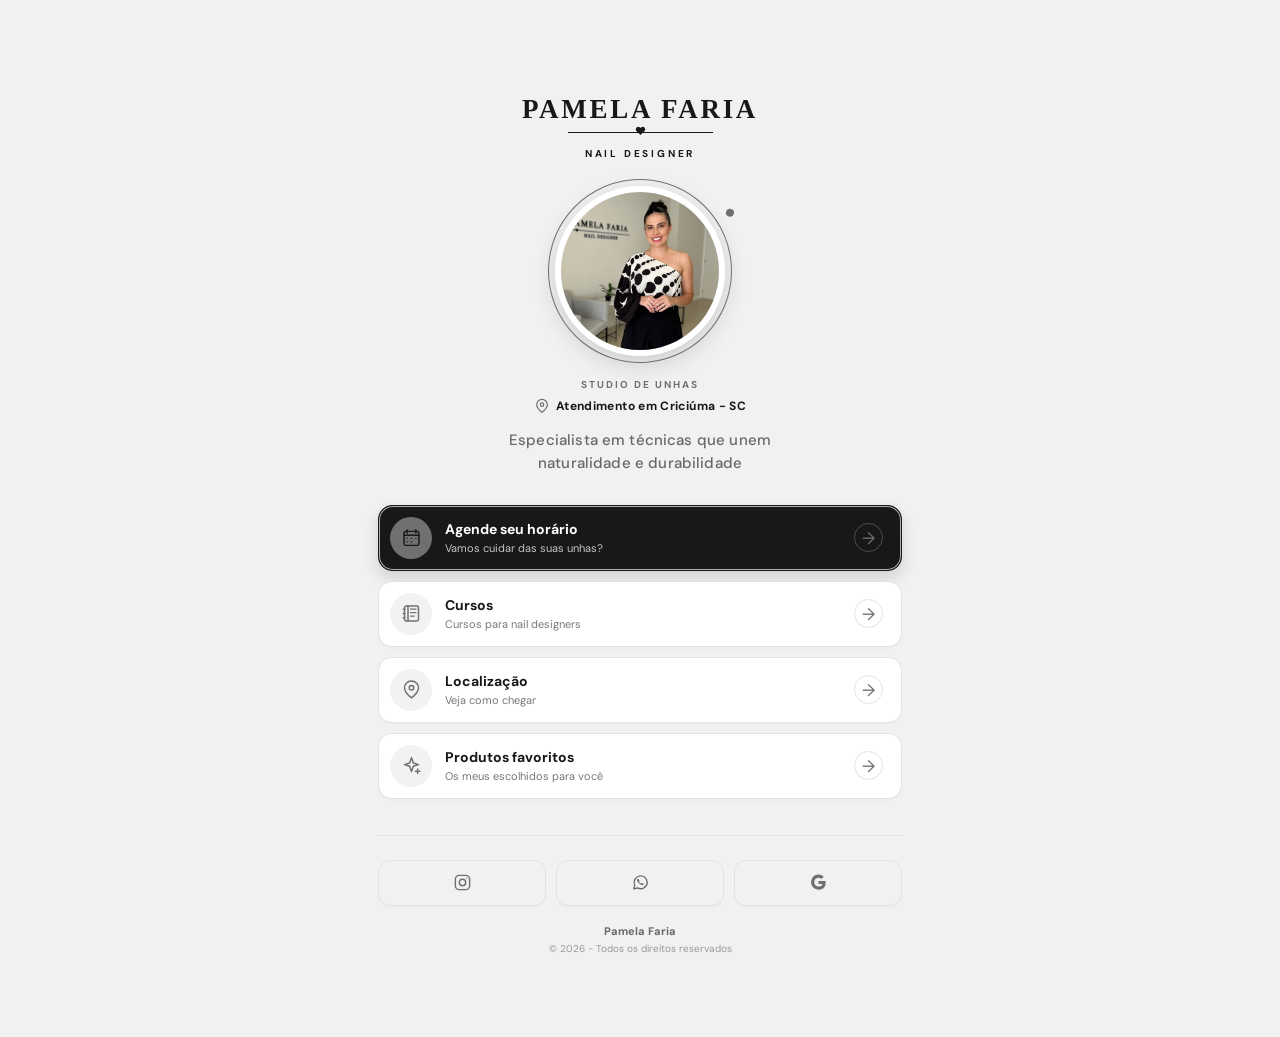
==== index.html @ f7d0c581 "criado pagina de produtos" ====
<!DOCTYPE html>
<html lang="pt-BR">
<head>
  <meta charset="UTF-8">
  <meta name="viewport" content="width=device-width, initial-scale=1.0">
  <meta name="description" content="Agendamentos, cursos, produtos e localização do studio Pamela Faria Nail Designer.">
  <title>Pamela Faria | Nail Designer</title>
  <link rel="preconnect" href="https://fonts.googleapis.com">
  <link rel="preconnect" href="https://fonts.gstatic.com" crossorigin>
  <link href="https://fonts.googleapis.com/css2?family=DM+Sans:wght@400;500;600;700&family=Playfair+Display:wght@600;700&display=swap" rel="stylesheet">
  <link rel="stylesheet" href="styles.css">
</head>
<body>
  <main class="page-shell">
    <section class="profile-card" aria-label="Perfil Pamela Faria Nail Designer">
      <div class="brand-lockup" aria-label="Pamela Faria Nail Designer">
        <span class="brand-name">PAMELA FARIA</span>
        <span class="brand-rule"><span class="brand-heart"><svg viewBox="0 0 24 24" aria-hidden="true"><path d="M12 20.2 3.8 12a5.1 5.1 0 0 1 7.2-7.2L12 5.8l1-1a5.1 5.1 0 0 1 7.2 7.2L12 20.2Z"></path></svg></span></span>
        <span class="brand-title">NAIL DESIGNER</span>
      </div>

      <div class="profile-photo-wrap">
        <div class="photo-ring"></div>
        <img class="profile-photo" src="assets/images/about.jpg" alt="Pamela Faria, nail designer, no studio">
      </div>

      <div class="profile-copy">
        <p class="eyebrow">Studio de unhas</p>
        <p class="location"><svg class="location-icon" viewBox="0 0 24 24" aria-hidden="true"><path d="M20 10.2c0 5.1-8 11.3-8 11.3S4 15.3 4 10.2a8 8 0 1 1 16 0Z"></path><circle cx="12" cy="10" r="2.6"></circle></svg> Atendimento em Criciúma - SC</p>
        <p class="intro">Especialista em técnicas que unem naturalidade e durabilidade</p>
      </div>

      <div class="quick-actions" aria-label="Acessos rápidos">
        <a class="quick-action primary" href="https://wa.me/48999199658?text=Ol%C3%A1%2C%20vim%20pelo%20site%20e%20quero%20agendar." target="_blank" rel="noopener">
          <span class="action-icon" aria-hidden="true"><svg class="icon-svg" viewBox="0 0 24 24"><rect x="3.5" y="5" width="17" height="16" rx="2"></rect><path d="M7 3v4M17 3v4M3.5 9.5h17M7 13h.01M12 13h.01M17 13h.01M7 17h.01M12 17h.01"></path></svg></span>
          <span><strong>Agende seu horário</strong><small>Vamos cuidar das suas unhas?</small></span>
          <span class="arrow" aria-hidden="true">&#8594;</span>
        </a>
        <a class="quick-action" href="cursos/index.html">
          <span class="action-icon outline" aria-hidden="true"><svg class="icon-svg notebook-icon" viewBox="0 0 24 24"><path d="M6 3.5h12a2 2 0 0 1 2 2v13a2 2 0 0 1-2 2H6a2 2 0 0 1-2-2v-13a2 2 0 0 1 2-2Z"></path><path d="M8 3.5v17M11 7h6M11 11h6M11 15h4"></path><path d="M2.5 7h2M2.5 12h2M2.5 17h2"></path></svg></span>
          <span><strong>Cursos</strong><small>Cursos para nail designers</small></span>
          <span class="arrow" aria-hidden="true">&#8594;</span>
        </a>
        <a class="quick-action" href="https://www.google.com/maps/dir/?api=1&amp;destination=-28.6745514%2C-49.3720954&amp;travelmode=driving" target="_blank" rel="noopener">
          <span class="action-icon outline" aria-hidden="true"><svg class="icon-svg" viewBox="0 0 24 24"><path d="M20 10.2c0 5.1-8 11.3-8 11.3S4 15.3 4 10.2a8 8 0 1 1 16 0Z"></path><circle cx="12" cy="10" r="2.6"></circle></svg></span>
          <span><strong>Localização</strong><small>Veja como chegar</small></span>
          <span class="arrow" aria-hidden="true">&#8594;</span>
        </a>
        <a class="quick-action" href="produtos/index.html">
          <span class="action-icon outline" aria-hidden="true"><svg class="icon-svg" viewBox="0 0 24 24"><path d="m12 3 2.1 6.1L20 11l-5.9 1.9L12 19l-2.1-6.1L4 11l5.9-1.9L12 3Z"></path><path d="M19 16v5M16.5 18.5h5"></path></svg></span>
          <span><strong>Produtos favoritos</strong><small>Os meus escolhidos para você</small></span>
          <span class="arrow" aria-hidden="true">&#8594;</span>
        </a>
      </div>

      <footer class="footer">
        <div class="social-links" aria-label="Redes sociais">
          <a href="https://www.instagram.com/pamelafaria.nails/" target="_blank" rel="noopener" aria-label="Instagram" title="Instagram"><span aria-hidden="true"><svg class="social-icon instagram-icon" viewBox="0 0 24 24"><rect x="3" y="3" width="18" height="18" rx="5"></rect><circle cx="12" cy="12" r="4"></circle><circle cx="17.5" cy="6.5" r=".8" class="icon-fill"></circle></svg></span></a>
          <a href="https://wa.me/48999199658" target="_blank" rel="noopener" aria-label="WhatsApp" title="WhatsApp"><span aria-hidden="true"><svg class="social-icon" viewBox="0 0 24 24"><path d="M20.5 11.7a8.3 8.3 0 0 1-12.3 7.2L3.5 20l1.2-4.5A8.3 8.3 0 1 1 20.5 11.7Z"></path><path d="M8.2 8.2c.2-.5.4-.5.8-.5h.5c.2 0 .4.1.5.4l.7 1.6c.1.2.1.4-.1.6l-.5.6c.6 1.1 1.4 1.8 2.5 2.4l.5-.5c.2-.2.4-.2.7-.1l1.6.7c.3.1.4.3.4.5v.5c0 .4-.1.6-.5.8-1.1.5-2.5-.1-3.8-.9-1.3-.8-2.4-1.9-3.1-3.1-.8-1.2-1.2-2.5-.7-3.5Z" class="icon-fill"></path></svg></span></a>
          <a href="https://maps.app.goo.gl/nqDRT14xHe9MTvy77" target="_blank" rel="noopener" aria-label="Google Meu Negócio" title="Google Meu Negócio"><span aria-hidden="true"><svg class="social-icon google-icon" viewBox="0 0 24 24"><path d="M21 12.2c0-.7-.1-1.4-.2-2H12v3.8h5a4.3 4.3 0 0 1-1.9 2.8v2.4h3.1c1.8-1.7 2.8-4 2.8-7Z"></path><path d="M12 21c2.5 0 4.6-.8 6.2-2.2l-3.1-2.4c-.8.5-1.8.8-3.1.8-2.4 0-4.5-1.6-5.2-3.8H3.6v2.5A9.4 9.4 0 0 0 12 21Z"></path><path d="M6.8 13.4a5.7 5.7 0 0 1 0-3.6V7.3H3.6a9 9 0 0 0 0 8.6l3.2-2.5Z"></path><path d="M12 6c1.4 0 2.7.5 3.7 1.5l2.8-2.8C16.6 3 14.5 2 12 2a9.4 9.4 0 0 0-8.4 5.3l3.2 2.5C7.5 7.6 9.6 6 12 6Z"></path></svg></span></a>
        </div>
        <div class="footer-note">
          <strong>Pamela Faria</strong>
          <span>&copy; 2026 - Todos os direitos reservados</span>
        </div>
      </footer>
    </section>
  </main>
  <script src="script.js"></script>
</body>
</html>
---- styles.css ----
:root {
  --ink: #181818;
  --soft-ink: #686868;
  --paper: #f6f6f6;
  --white: #ffffff;
  --line: #e2e2e2;
  --accent: #707070;
  --accent-light: #ededed;
  --shadow: 0 22px 70px rgba(0, 0, 0, 0.09);
}

* { box-sizing: border-box; }

html { scroll-behavior: smooth; }

body {
  margin: 0;
  min-width: 320px;
  color: var(--ink);
  background: #f1f1f1;
  font-family: "DM Sans", sans-serif;
  -webkit-font-smoothing: antialiased;
}

a { color: inherit; text-decoration: none; }
button { font: inherit; }

.page-shell {
  display: flex;
  justify-content: center;
  min-height: 100vh;
  padding: 54px 18px;
}

.profile-card {
  position: relative;
  width: min(100%, 620px);
  padding: 40px 48px 28px;
  overflow: hidden;
  border: 0;
  background: transparent;
  box-shadow: none;
}

.brand-lockup {
  display: flex;
  flex-direction: column;
  align-items: center;
  gap: 7px;
  margin-bottom: 26px;
  animation: fade-up .7s ease both;
}

.brand-name {
  font-family: Georgia, serif;
  font-size: clamp(21px, 5vw, 27px);
  font-weight: 700;
  letter-spacing: .1em;
}

.brand-rule { position: relative; width: 145px; height: 8px; border-top: 1px solid var(--ink); }
.brand-heart { position: absolute; top: -10px; left: 50%; display: grid; width: 25px; height: 16px; place-items: center; padding: 0 7px; transform: translateX(-50%); color: var(--ink); background: transparent; }
.brand-heart svg { width: 12px; height: 12px; fill: currentColor; }
.brand-title { font-size: 10px; font-weight: 700; letter-spacing: .28em; }

.profile-photo-wrap { position: relative; width: 170px; height: 170px; margin: 0 auto 22px; animation: fade-up .7s .08s ease both; }
.photo-ring { position: absolute; inset: -7px; border: 1px solid var(--accent); border-radius: 50%; transform: rotate(17deg); }
.photo-ring::after { content: ""; position: absolute; width: 8px; height: 8px; right: 18px; top: 5px; border-radius: 50%; background: var(--accent); }
.profile-photo { width: 100%; height: 100%; display: block; border: 6px solid var(--white); border-radius: 50%; object-fit: cover; object-position: 59% 25%; box-shadow: 0 8px 25px rgba(24,24,24,.16); }

.profile-copy { max-width: 430px; margin: 0 auto; text-align: center; animation: fade-up .7s .16s ease both; }
.eyebrow { margin: 0 0 7px; color: var(--accent); font-size: 10px; font-weight: 700; letter-spacing: .2em; text-transform: uppercase; }
.location { display: inline-flex; align-items: center; gap: 6px; margin: 0 0 15px; color: var(--ink); font-size: 12px; font-weight: 700; letter-spacing: .03em; }
.location-icon { width: 16px; height: 16px; fill: none; stroke: var(--accent); stroke-linecap: round; stroke-linejoin: round; stroke-width: 1.8; }
h1 { margin: 0; font-family: "Playfair Display", Georgia, serif; font-size: clamp(31px, 7vw, 42px); line-height: 1.08; font-weight: 600; }
.intro { max-width: 345px; margin: 0 auto 29px; color: var(--soft-ink); font-family: "DM Sans", sans-serif; font-size: 15px; font-weight: 500; letter-spacing: .01em; line-height: 1.55; }

.quick-actions { display: grid; gap: 10px; animation: fade-up .7s .24s ease both; }
.quick-action { position: relative; display: grid; grid-template-columns: 42px 1fr auto; align-items: center; gap: 13px; min-height: 66px; padding: 10px 18px 10px 11px; overflow: hidden; border: 1px solid var(--line); border-radius: 14px; background: var(--white); box-shadow: 0 2px 0 rgba(0, 0, 0, .02); transition: transform .25s ease, border-color .25s ease, box-shadow .25s ease; }
.quick-action::after { content: ""; position: absolute; inset: 0; pointer-events: none; border-radius: inherit; box-shadow: inset 0 0 0 1px rgba(255, 255, 255, .65); }
.quick-action:hover { border-color: #a6a6a6; box-shadow: 0 10px 24px rgba(0, 0, 0, .09); transform: translateY(-3px); }
.quick-action.primary { color: var(--white); border-color: var(--ink); background: var(--ink); box-shadow: 0 7px 16px rgba(0, 0, 0, .14); }
.quick-action.primary:hover { border-color: #555555; box-shadow: 0 13px 26px rgba(0, 0, 0, .2); }
.action-icon { display: grid; width: 42px; height: 42px; place-items: center; border-radius: 50%; color: var(--ink); background: var(--accent-light); font-size: 20px; }
.icon-svg { width: 21px; height: 21px; fill: none; stroke: currentColor; stroke-linecap: round; stroke-linejoin: round; stroke-width: 1.7; }
.action-icon .icon-svg { width: 21px; height: 21px; }
.primary .action-icon { color: var(--ink); background: var(--accent); }
.action-icon.outline { color: var(--accent); background: #f2f2f2; }
.quick-action strong, .quick-action small { display: block; }
.quick-action strong { font-size: 14px; font-weight: 700; }
.quick-action small { margin-top: 3px; color: #777777; font-size: 11px; }
.primary small { color: #c5c5c5; }
.arrow { display: grid; width: 29px; height: 29px; place-items: center; border: 1px solid var(--line); border-radius: 50%; color: var(--accent); font-size: 17px; transition: transform .2s ease, background .2s ease, border-color .2s ease; }
.primary .arrow { border-color: #4d4d4d; }
.quick-action:hover .arrow { border-color: var(--accent); background: var(--accent-light); }
.quick-action:hover .arrow { transform: translateX(4px); }

.footer { display: grid; gap: 18px; margin-top: 36px; padding-top: 24px; border-top: 1px solid var(--line); animation: fade-up .7s .32s ease both; }
.social-links { display: grid; grid-template-columns: repeat(3, 1fr); gap: 10px; }
.social-links a { display: grid; width: 100%; min-height: 46px; place-items: center; border: 1px solid var(--line); border-radius: 12px; color: var(--soft-ink); box-shadow: 0 2px 0 rgba(0, 0, 0, .02); transition: color .2s ease, border-color .2s ease, background .2s ease, transform .2s ease, box-shadow .2s ease; }
.social-links a span { color: var(--accent); line-height: 1; }
.social-icon { display: block; width: 19px; height: 19px; fill: none; stroke: currentColor; stroke-linecap: round; stroke-linejoin: round; stroke-width: 1.8; }
.social-icon .icon-fill { fill: currentColor; stroke: none; }
.google-icon { fill: currentColor; stroke: none; }
.social-links a:hover { color: var(--ink); border-color: var(--accent); background: #f3f3f3; box-shadow: 0 7px 16px rgba(0, 0, 0, .07); transform: translateY(-2px); }
.footer-note { display: grid; gap: 4px; color: #999999; font-size: 10px; text-align: center; }
.footer-note strong { color: var(--soft-ink); font-size: 11px; font-weight: 700; }

@keyframes fade-up { from { opacity: 0; transform: translateY(12px); } to { opacity: 1; transform: translateY(0); } }

@media (max-width: 560px) {
  .page-shell { padding: 18px 10px; }
  .profile-card { padding: 30px 20px 22px; }
  .footer { margin-top: 30px; }
}

@media (prefers-reduced-motion: reduce) {
  *, *::before, *::after { scroll-behavior: auto !important; animation-duration: .01ms !important; transition-duration: .01ms !important; }
}
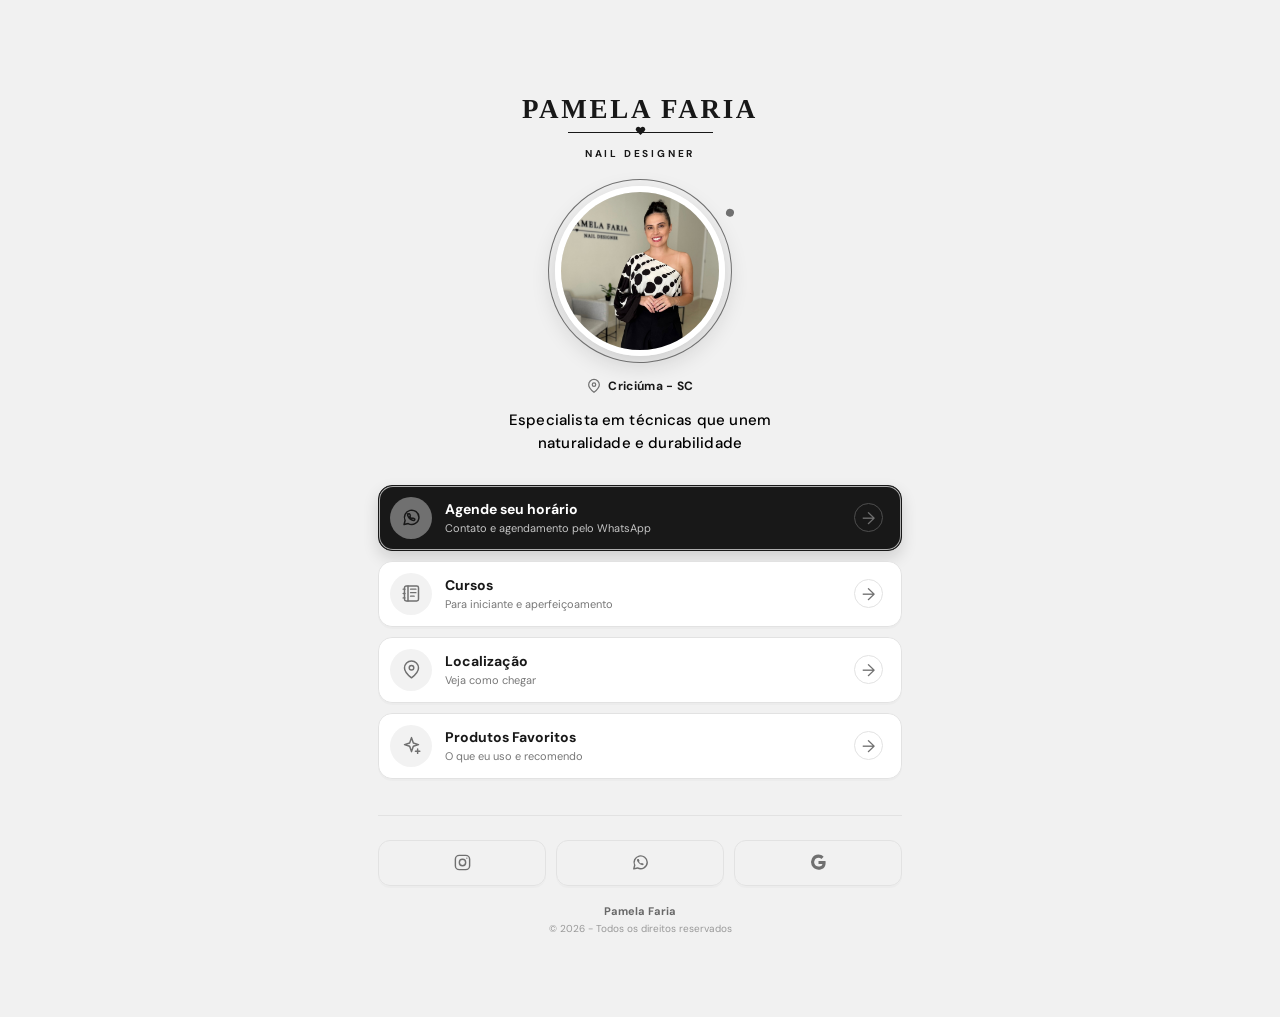
==== commit 49ba4d1c: "ajustes gerais" ====
--- a/index.html
+++ b/index.html
@@ -25,20 +25,19 @@
       </div>
 
       <div class="profile-copy">
-        <p class="eyebrow">Studio de unhas</p>
-        <p class="location"><svg class="location-icon" viewBox="0 0 24 24" aria-hidden="true"><path d="M20 10.2c0 5.1-8 11.3-8 11.3S4 15.3 4 10.2a8 8 0 1 1 16 0Z"></path><circle cx="12" cy="10" r="2.6"></circle></svg> Atendimento em Criciúma - SC</p>
+        <p class="location"><svg class="location-icon" viewBox="0 0 24 24" aria-hidden="true"><path d="M20 10.2c0 5.1-8 11.3-8 11.3S4 15.3 4 10.2a8 8 0 1 1 16 0Z"></path><circle cx="12" cy="10" r="2.6"></circle></svg> Criciúma - SC</p>
         <p class="intro">Especialista em técnicas que unem naturalidade e durabilidade</p>
       </div>
 
       <div class="quick-actions" aria-label="Acessos rápidos">
         <a class="quick-action primary" href="https://wa.me/48999199658?text=Ol%C3%A1%2C%20vim%20pelo%20site%20e%20quero%20agendar." target="_blank" rel="noopener">
-          <span class="action-icon" aria-hidden="true"><svg class="icon-svg" viewBox="0 0 24 24"><rect x="3.5" y="5" width="17" height="16" rx="2"></rect><path d="M7 3v4M17 3v4M3.5 9.5h17M7 13h.01M12 13h.01M17 13h.01M7 17h.01M12 17h.01"></path></svg></span>
-          <span><strong>Agende seu horário</strong><small>Vamos cuidar das suas unhas?</small></span>
+          <span class="action-icon" aria-hidden="true"><svg class="icon-svg" viewBox="0 0 24 24"><path d="M20.5 11.7a8.3 8.3 0 0 1-12.3 7.2L3.5 20l1.2-4.5A8.3 8.3 0 1 1 20.5 11.7Z"></path><path d="M8.2 8.2c.2-.5.4-.5.8-.5h.5c.2 0 .4.1.5.4l.7 1.6c.1.2.1.4-.1.6l-.5.6c.6 1.1 1.4 1.8 2.5 2.4l.5-.5c.2-.2.4-.2.7-.1l1.6.7c.3.1.4.3.4.5v.5c0 .4-.1.6-.5.8-1.1.5-2.5-.1-3.8-.9-1.3-.8-2.4-1.9-3.1-3.1-.8-1.2-1.2-2.5-.7-3.5Z" class="icon-fill"></path></svg></span>
+          <span><strong>Agende seu horário</strong><small>Contato e agendamento pelo WhatsApp</small></span>
           <span class="arrow" aria-hidden="true">&#8594;</span>
         </a>
-        <a class="quick-action" href="cursos/index.html">
+        <a class="quick-action" href="cursos/">
           <span class="action-icon outline" aria-hidden="true"><svg class="icon-svg notebook-icon" viewBox="0 0 24 24"><path d="M6 3.5h12a2 2 0 0 1 2 2v13a2 2 0 0 1-2 2H6a2 2 0 0 1-2-2v-13a2 2 0 0 1 2-2Z"></path><path d="M8 3.5v17M11 7h6M11 11h6M11 15h4"></path><path d="M2.5 7h2M2.5 12h2M2.5 17h2"></path></svg></span>
-          <span><strong>Cursos</strong><small>Cursos para nail designers</small></span>
+          <span><strong>Cursos</strong><small>Para iniciante e aperfeiçoamento</small></span>
           <span class="arrow" aria-hidden="true">&#8594;</span>
         </a>
         <a class="quick-action" href="https://www.google.com/maps/dir/?api=1&amp;destination=-28.6745514%2C-49.3720954&amp;travelmode=driving" target="_blank" rel="noopener">
@@ -46,9 +45,9 @@
           <span><strong>Localização</strong><small>Veja como chegar</small></span>
           <span class="arrow" aria-hidden="true">&#8594;</span>
         </a>
-        <a class="quick-action" href="produtos/index.html">
+        <a class="quick-action" href="produtos/">
           <span class="action-icon outline" aria-hidden="true"><svg class="icon-svg" viewBox="0 0 24 24"><path d="m12 3 2.1 6.1L20 11l-5.9 1.9L12 19l-2.1-6.1L4 11l5.9-1.9L12 3Z"></path><path d="M19 16v5M16.5 18.5h5"></path></svg></span>
-          <span><strong>Produtos favoritos</strong><small>Os meus escolhidos para você</small></span>
+          <span><strong>Produtos Favoritos</strong><small>O que eu uso e recomendo</small></span>
           <span class="arrow" aria-hidden="true">&#8594;</span>
         </a>
       </div>
--- a/styles.css
+++ b/styles.css
@@ -73,7 +73,7 @@
 .location { display: inline-flex; align-items: center; gap: 6px; margin: 0 0 15px; color: var(--ink); font-size: 12px; font-weight: 700; letter-spacing: .03em; }
 .location-icon { width: 16px; height: 16px; fill: none; stroke: var(--accent); stroke-linecap: round; stroke-linejoin: round; stroke-width: 1.8; }
 h1 { margin: 0; font-family: "Playfair Display", Georgia, serif; font-size: clamp(31px, 7vw, 42px); line-height: 1.08; font-weight: 600; }
-.intro { max-width: 345px; margin: 0 auto 29px; color: var(--soft-ink); font-family: "DM Sans", sans-serif; font-size: 15px; font-weight: 500; letter-spacing: .01em; line-height: 1.55; }
+.intro { max-width: 345px; margin: 0 auto 29px; color: #000; font-family: "DM Sans", sans-serif; font-size: 15px; font-weight: 500; letter-spacing: .01em; line-height: 1.55; }
 
 .quick-actions { display: grid; gap: 10px; animation: fade-up .7s .24s ease both; }
 .quick-action { position: relative; display: grid; grid-template-columns: 42px 1fr auto; align-items: center; gap: 13px; min-height: 66px; padding: 10px 18px 10px 11px; overflow: hidden; border: 1px solid var(--line); border-radius: 14px; background: var(--white); box-shadow: 0 2px 0 rgba(0, 0, 0, .02); transition: transform .25s ease, border-color .25s ease, box-shadow .25s ease; }
